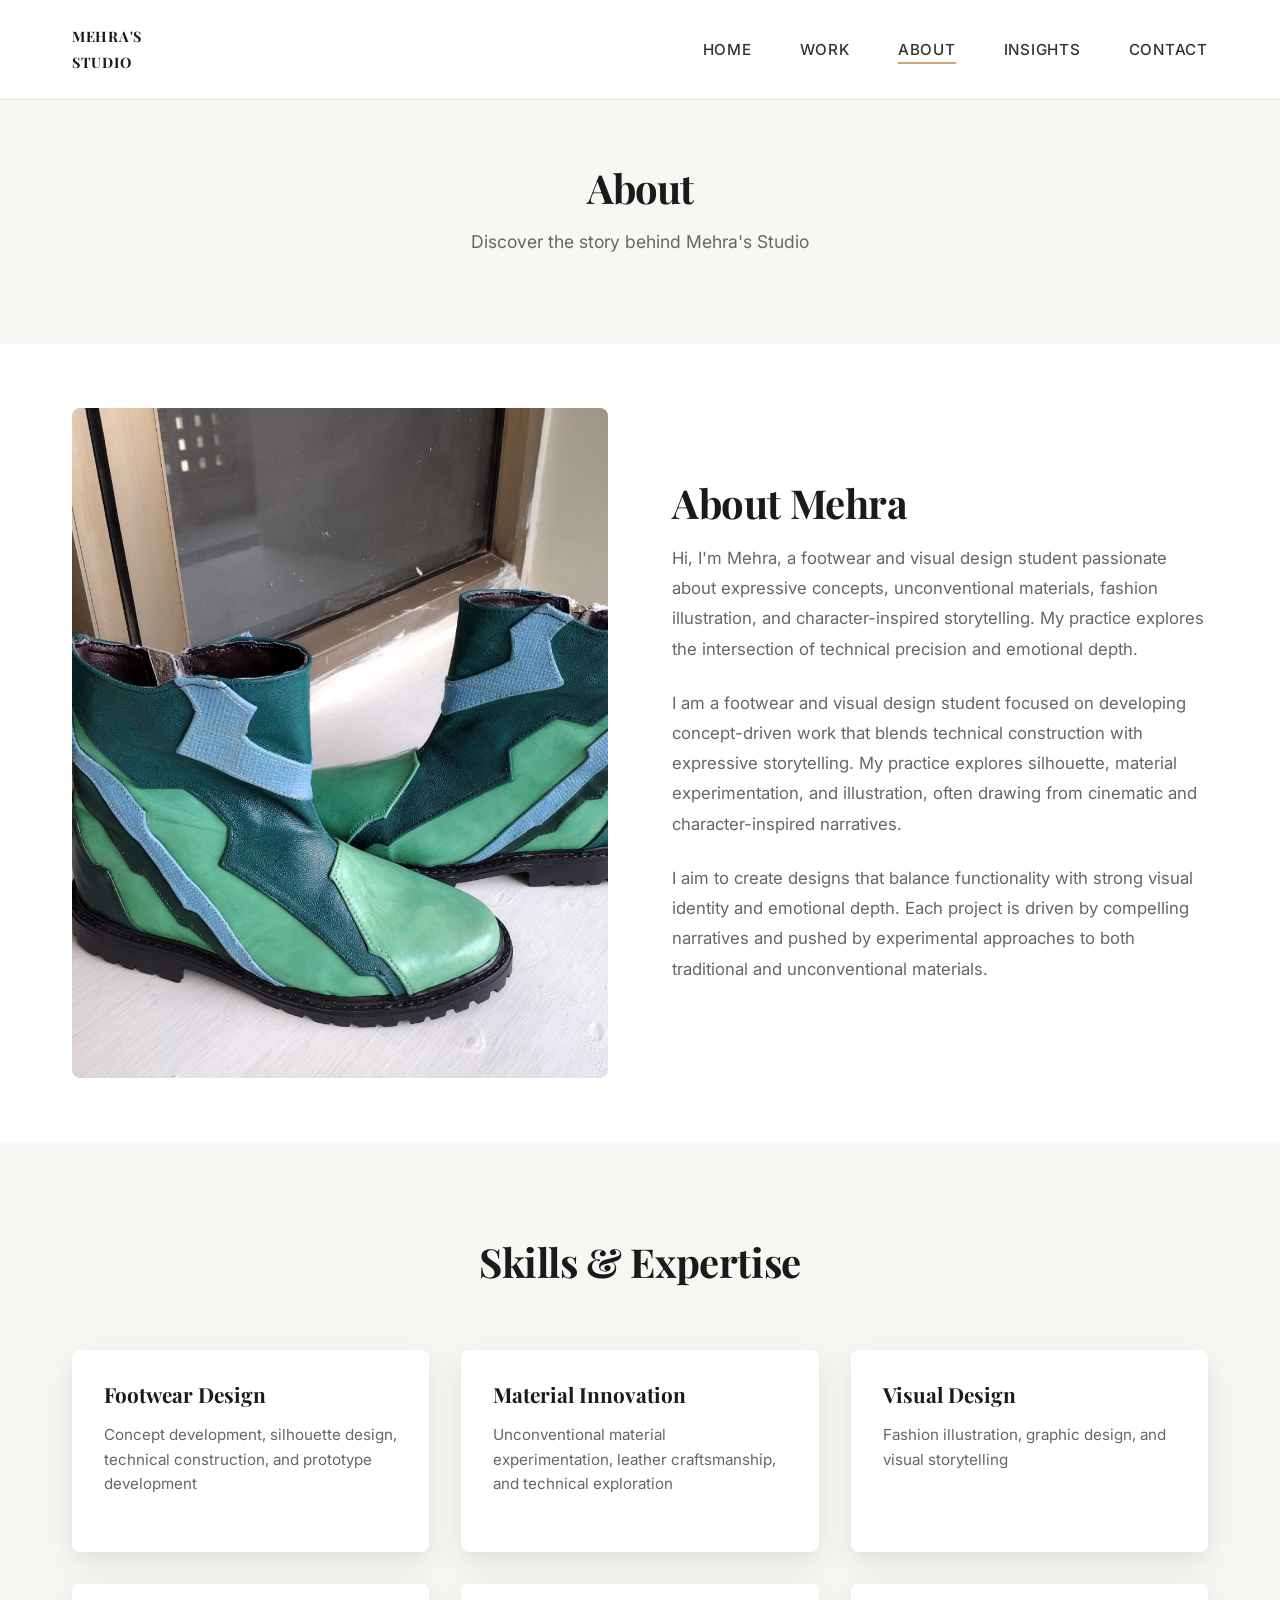
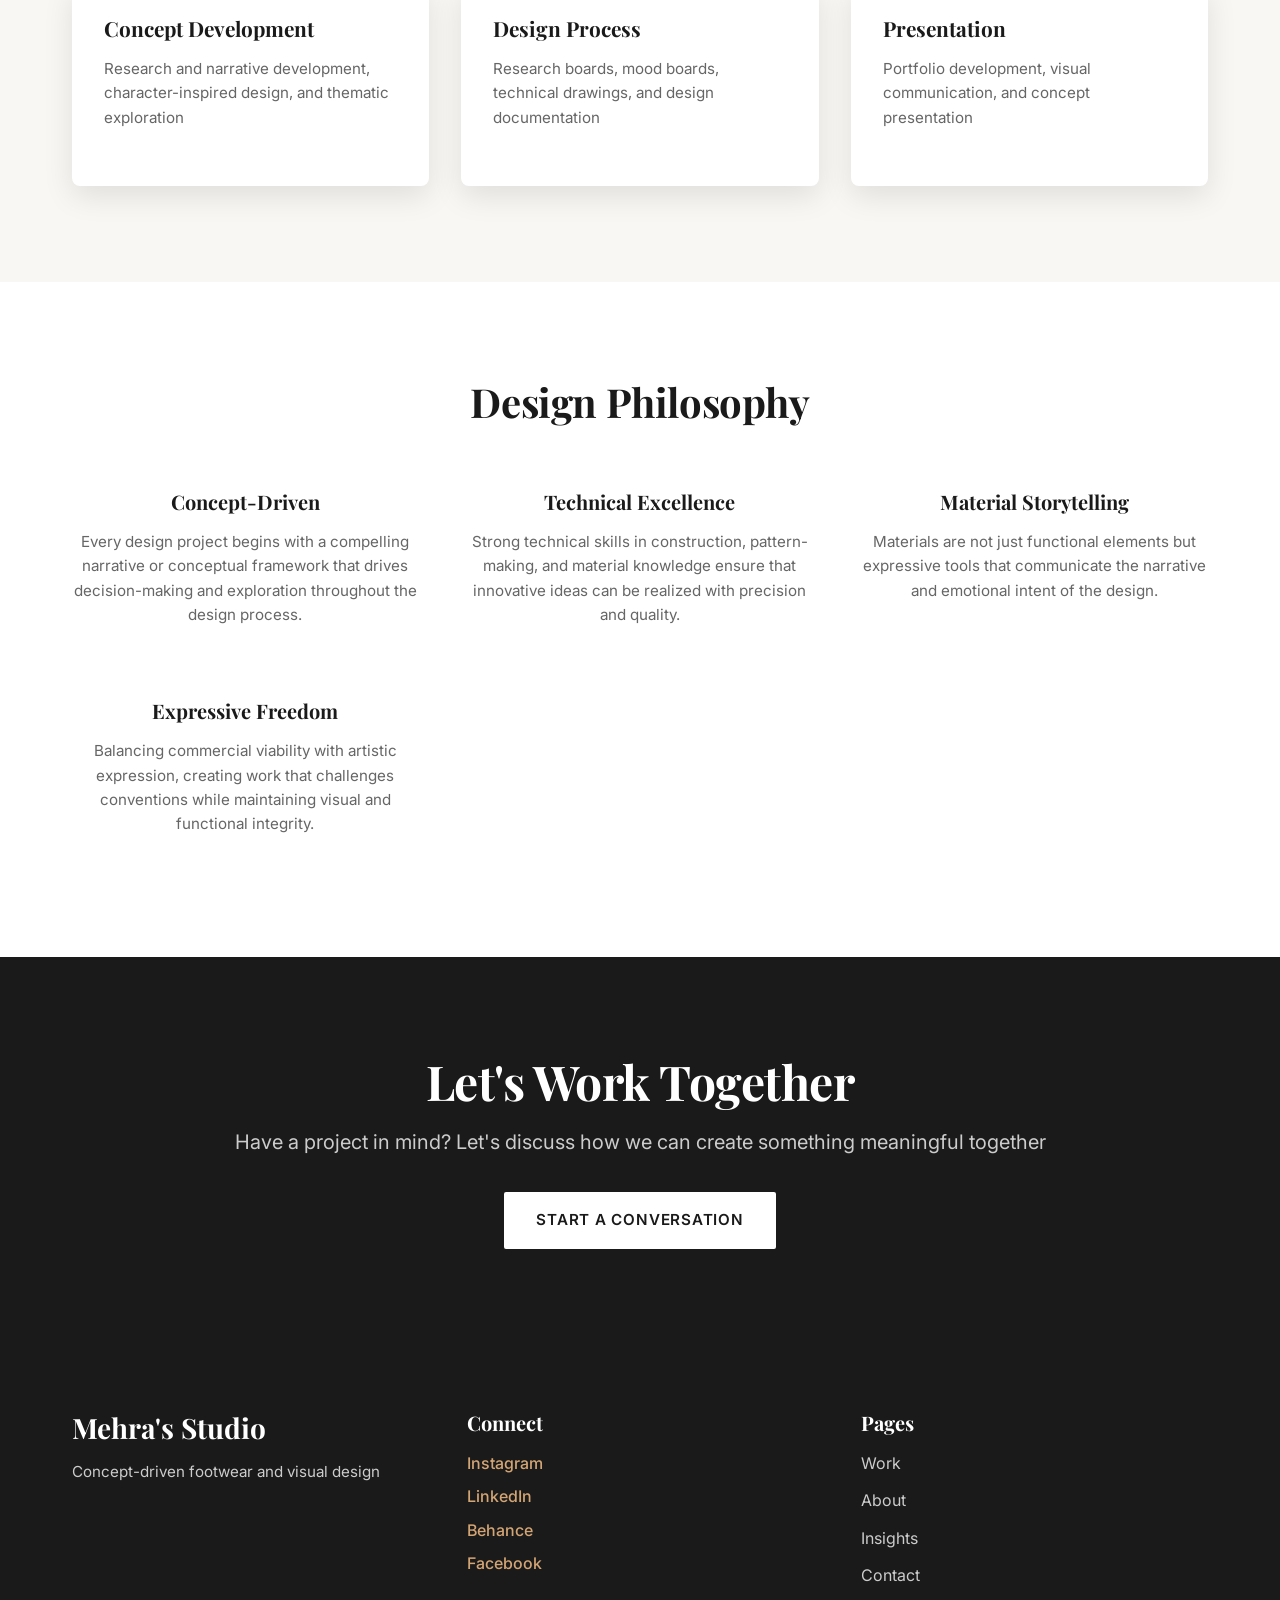
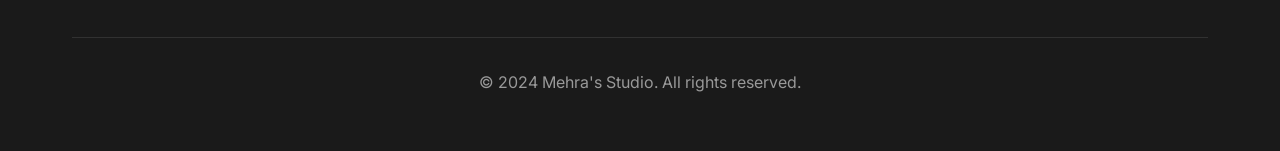
==== about.html @ b1fd5c35 "Add complete portfolio website with gallery, pages, and styling - Final version ready for deployment" ====
<!DOCTYPE html>
<html lang="en">
<head>
    <meta charset="UTF-8">
    <meta name="viewport" content="width=device-width, initial-scale=1.0">
    <meta name="description" content="About - Mehra's Studio">
    <title>About - Mehra's Studio</title>
    <link rel="stylesheet" href="assets/css/style.css">
    <link rel="preconnect" href="https://fonts.googleapis.com">
    <link rel="preconnect" href="https://fonts.gstatic.com" crossorigin>
    <link href="https://fonts.googleapis.com/css2?family=Playfair+Display:wght@700&family=Inter:wght@400;500;600&display=swap" rel="stylesheet">
</head>
<body>
    <!-- Navigation -->
    <nav class="navbar">
        <div class="container">
            <div class="nav-wrapper">
                <div class="logo">
                    <a href="index.html">
                        <span class="logo-text">MEHRA'S<br>STUDIO</span>
                    </a>
                </div>
                <ul class="nav-menu" id="navMenu">
                    <li><a href="index.html">Home</a></li>
                    <li><a href="portfolio.html">Work</a></li>
                    <li><a href="about.html" class="active">About</a></li>
                    <li><a href="blog.html">Insights</a></li>
                    <li><a href="contact.html">Contact</a></li>
                </ul>
                <div class="hamburger" id="hamburger">
                    <span></span>
                    <span></span>
                    <span></span>
                </div>
            </div>
        </div>
    </nav>

    <!-- Page Header -->
    <section class="page-header">
        <div class="container">
            <h1>About</h1>
            <p>Discover the story behind Mehra's Studio</p>
        </div>
    </section>

    <!-- About Content -->
    <section class="about-content">
        <div class="container">
            <div class="about-grid">
                <div class="about-left">
                    <div class="about-image">
                        <img src="assets/img/WhatsApp Image 2026-07-22 at 11.48.25 PM (1).jpeg" alt="Mehra's Portrait" loading="lazy">
                    </div>
                </div>
                <div class="about-right">
                    <h2>About Mehra</h2>
                    <p>
                        Hi, I'm Mehra, a footwear and visual design student passionate about expressive concepts, unconventional materials, fashion illustration, and character-inspired storytelling. My practice explores the intersection of technical precision and emotional depth.
                    </p>
                    <p>
                        I am a footwear and visual design student focused on developing concept-driven work that blends technical construction with expressive storytelling. My practice explores silhouette, material experimentation, and illustration, often drawing from cinematic and character-inspired narratives.
                    </p>
                    <p>
                        I aim to create designs that balance functionality with strong visual identity and emotional depth. Each project is driven by compelling narratives and pushed by experimental approaches to both traditional and unconventional materials.
                    </p>
                </div>
            </div>
        </div>
    </section>

    <!-- Skills & Expertise -->
    <section class="skills-section">
        <div class="container">
            <h2>Skills & Expertise</h2>
            <div class="skills-grid">
                <div class="skill-item">
                    <h3>Footwear Design</h3>
                    <p>Concept development, silhouette design, technical construction, and prototype development</p>
                </div>
                <div class="skill-item">
                    <h3>Material Innovation</h3>
                    <p>Unconventional material experimentation, leather craftsmanship, and technical exploration</p>
                </div>
                <div class="skill-item">
                    <h3>Visual Design</h3>
                    <p>Fashion illustration, graphic design, and visual storytelling</p>
                </div>
                <div class="skill-item">
                    <h3>Concept Development</h3>
                    <p>Research and narrative development, character-inspired design, and thematic exploration</p>
                </div>
                <div class="skill-item">
                    <h3>Design Process</h3>
                    <p>Research boards, mood boards, technical drawings, and design documentation</p>
                </div>
                <div class="skill-item">
                    <h3>Presentation</h3>
                    <p>Portfolio development, visual communication, and concept presentation</p>
                </div>
            </div>
        </div>
    </section>

    <!-- Design Philosophy -->
    <section class="philosophy-section">
        <div class="container">
            <h2>Design Philosophy</h2>
            <div class="philosophy-content">
                <div class="philosophy-item">
                    <h3>Concept-Driven</h3>
                    <p>Every design project begins with a compelling narrative or conceptual framework that drives decision-making and exploration throughout the design process.</p>
                </div>
                <div class="philosophy-item">
                    <h3>Technical Excellence</h3>
                    <p>Strong technical skills in construction, pattern-making, and material knowledge ensure that innovative ideas can be realized with precision and quality.</p>
                </div>
                <div class="philosophy-item">
                    <h3>Material Storytelling</h3>
                    <p>Materials are not just functional elements but expressive tools that communicate the narrative and emotional intent of the design.</p>
                </div>
                <div class="philosophy-item">
                    <h3>Expressive Freedom</h3>
                    <p>Balancing commercial viability with artistic expression, creating work that challenges conventions while maintaining visual and functional integrity.</p>
                </div>
            </div>
        </div>
    </section>

    <!-- CTA Section -->
    <section class="cta-section">
        <div class="container">
            <h2>Let's Work Together</h2>
            <p>Have a project in mind? Let's discuss how we can create something meaningful together</p>
            <a href="contact.html" class="btn btn-light">Start a Conversation</a>
        </div>
    </section>

    <!-- Footer -->
    <footer class="footer">
        <div class="container">
            <div class="footer-content">
                <div class="footer-section">
                    <h3>Mehra's Studio</h3>
                    <p>Concept-driven footwear and visual design</p>
                </div>
                <div class="footer-section">
                    <h4>Connect</h4>
                    <ul class="social-links">
                        <li><a href="https://www.instagram.com/mehrastudio21/" target="_blank">Instagram</a></li>
                        <li><a href="https://www.linkedin.com/in/mehra-irfan-867432422/" target="_blank">LinkedIn</a></li>
                        <li><a href="https://www.behance.net/mehrairfan" target="_blank">Behance</a></li>
                        <li><a href="https://www.facebook.com/mehra.irfan.14/" target="_blank">Facebook</a></li>
                    </ul>
                </div>
                <div class="footer-section">
                    <h4>Pages</h4>
                    <ul class="footer-links">
                        <li><a href="portfolio.html">Work</a></li>
                        <li><a href="about.html">About</a></li>
                        <li><a href="blog.html">Insights</a></li>
                        <li><a href="contact.html">Contact</a></li>
                    </ul>
                </div>
            </div>
            <div class="footer-bottom">
                <p>&copy; 2024 Mehra's Studio. All rights reserved.</p>
            </div>
        </div>
    </footer>

    <script src="assets/js/main.js"></script>
</body>
</html>
---- assets/css/style.css ----
/* ========================================
   CSS RESET & BASE STYLES
   ======================================== */

* {
    margin: 0;
    padding: 0;
    box-sizing: border-box;
}

:root {
    --primary-color: #1a1a1a;
    --secondary-color: #d4a574;
    --accent-color: #fff;
    --text-color: #333;
    --light-bg: #f9f7f4;
    --border-color: #e0e0e0;
    --shadow: 0 10px 30px rgba(0, 0, 0, 0.1);
    --shadow-lg: 0 20px 60px rgba(0, 0, 0, 0.15);
}

html {
    scroll-behavior: smooth;
}

body {
    font-family: 'Inter', sans-serif;
    color: var(--text-color);
    background-color: var(--accent-color);
    line-height: 1.6;
    overflow-x: hidden;
}

/* ========================================
   TYPOGRAPHY
   ======================================== */

h1, h2, h3, h4, h5, h6 {
    font-family: 'Playfair Display', serif;
    font-weight: 700;
    line-height: 1.2;
    margin-bottom: 1rem;
    color: var(--primary-color);
}

h1 {
    font-size: 3.5rem;
    letter-spacing: -0.02em;
}

h2 {
    font-size: 2.5rem;
    letter-spacing: -0.01em;
}

h3 {
    font-size: 1.75rem;
}

h4 {
    font-size: 1.25rem;
}

p {
    margin-bottom: 1.5rem;
    font-size: 1rem;
}

a {
    color: var(--text-color);
    text-decoration: none;
    transition: color 0.3s ease;
}

/* ========================================
   LAYOUT
   ======================================== */

.container {
    max-width: 1200px;
    margin: 0 auto;
    padding: 0 2rem;
}

/* ========================================
   NAVIGATION
   ======================================== */

.navbar {
    position: sticky;
    top: 0;
    z-index: 1000;
    background: var(--accent-color);
    border-bottom: 1px solid var(--border-color);
    padding: 1.5rem 0;
}

.nav-wrapper {
    display: flex;
    justify-content: space-between;
    align-items: center;
}

.logo {
    flex-shrink: 0;
}

.logo-text {
    font-family: 'Playfair Display', serif;
    font-size: 0.9rem;
    font-weight: 700;
    line-height: 1.2;
    text-transform: uppercase;
    letter-spacing: 0.05em;
    color: var(--primary-color);
}

.nav-menu {
    display: flex;
    list-style: none;
    gap: 3rem;
    align-items: center;
}

.nav-menu a {
    font-size: 0.95rem;
    font-weight: 500;
    text-transform: uppercase;
    letter-spacing: 0.05em;
    position: relative;
    color: var(--text-color);
}

.nav-menu a::after {
    content: '';
    position: absolute;
    bottom: -5px;
    left: 0;
    width: 0;
    height: 2px;
    background: var(--secondary-color);
    transition: width 0.3s ease;
}

.nav-menu a:hover::after,
.nav-menu a.active::after {
    width: 100%;
}

.hamburger {
    display: none;
    flex-direction: column;
    cursor: pointer;
}

.hamburger span {
    width: 25px;
    height: 3px;
    background: var(--primary-color);
    margin: 5px 0;
    border-radius: 2px;
    transition: 0.3s;
}

/* ========================================
   HERO SECTION
   ======================================== */

.hero {
    padding: 6rem 0;
    display: grid;
    align-items: center;
}

.hero .container {
    display: grid;
    grid-template-columns: 1fr 1fr;
    gap: 4rem;
    align-items: center;
}

.hero-content {
    z-index: 2;
}

.hero-title {
    font-size: 3.5rem;
    line-height: 1.1;
    margin-bottom: 1.5rem;
    color: var(--primary-color);
    font-weight: 700;
}

.hero-subtitle {
    font-size: 1.25rem;
    color: #666;
    margin-bottom: 2rem;
    max-width: 90%;
}

.hero-cta {
    display: flex;
    gap: 1.5rem;
    flex-wrap: wrap;
}

.hero-visual {
    position: relative;
}

.hero-placeholder,
.placeholder-dark {
    aspect-ratio: 1;
    background: linear-gradient(135deg, #1a1a1a 0%, #3a3a3a 100%);
    border-radius: 8px;
    display: flex;
    align-items: center;
    justify-content: center;
    color: #999;
    font-size: 1.1rem;
    font-weight: 600;
    text-align: center;
    padding: 2rem;
    box-shadow: var(--shadow-lg);
}

.hero-placeholder img,
.placeholder-dark img {
    width: 100%;
    height: 100%;
    object-fit: cover;
    border-radius: 8px;
}

/* Image styling for featured section */
.featured-image {
    width: 100%;
    height: 250px;
    margin-bottom: 1.5rem;
    overflow: hidden;
    border-radius: 8px;
}

.featured-image img {
    width: 100%;
    height: 100%;
    object-fit: cover;
    display: block;
}

/* Image styling for portfolio */
.portfolio-image {
    width: 100%;
    height: 250px;
    margin-bottom: 1.5rem;
    overflow: hidden;
    border-radius: 8px;
}

.portfolio-image img {
    width: 100%;
    height: 100%;
    object-fit: cover;
    display: block;
    transition: transform 0.3s ease;
}

.portfolio-item:hover .portfolio-image img {
    transform: scale(1.05);
}

/* Image styling for about section */
.about-image {
    aspect-ratio: 4/5;
    overflow: hidden;
    border-radius: 8px;
}

.about-image img {
    width: 100%;
    height: 100%;
    object-fit: cover;
    display: block;
}

.about-preview-image {
    aspect-ratio: 1;
    overflow: hidden;
    border-radius: 8px;
}

.about-preview-image img {
    width: 100%;
    height: 100%;
    object-fit: cover;
    display: block;
}

/* Image styling for blog */
.blog-image {
    width: 100%;
    height: 200px;
    margin-bottom: 1.5rem;
    overflow: hidden;
    border-radius: 8px;
}

.blog-image img {
    width: 100%;
    height: 100%;
    object-fit: cover;
    display: block;
    transition: transform 0.3s ease;
}

.blog-card:hover .blog-image img {
    transform: scale(1.05);
}

/* ========================================
   BUTTONS
   ======================================== */

.btn {
    display: inline-block;
    padding: 1rem 2rem;
    font-size: 0.95rem;
    font-weight: 600;
    text-transform: uppercase;
    letter-spacing: 0.05em;
    border: 2px solid;
    border-radius: 4px;
    cursor: pointer;
    transition: all 0.3s ease;
    text-align: center;
}

.btn-primary {
    background: var(--primary-color);
    color: var(--accent-color);
    border-color: var(--primary-color);
}

.btn-primary:hover {
    background: var(--secondary-color);
    border-color: var(--secondary-color);
    color: var(--primary-color);
}

.btn-secondary {
    background: transparent;
    color: var(--primary-color);
    border-color: var(--primary-color);
}

.btn-secondary:hover {
    background: var(--primary-color);
    color: var(--accent-color);
}

.btn-light {
    background: var(--accent-color);
    color: var(--primary-color);
    border-color: var(--primary-color);
}

.btn-light:hover {
    background: var(--secondary-color);
    border-color: var(--secondary-color);
}

/* ========================================
   FEATURED SECTION
   ======================================== */

.featured {
    padding: 6rem 0;
    background: var(--light-bg);
}

.featured h2 {
    text-align: center;
    margin-bottom: 4rem;
}

.featured-grid {
    display: grid;
    grid-template-columns: repeat(auto-fit, minmax(300px, 1fr));
    gap: 3rem;
}

.featured-item {
    background: var(--accent-color);
    border-radius: 8px;
    overflow: hidden;
    box-shadow: var(--shadow);
    transition: transform 0.3s ease, box-shadow 0.3s ease;
}

.featured-item:hover {
    transform: translateY(-5px);
    box-shadow: var(--shadow-lg);
}

.featured-item h3 {
    padding: 0 1.5rem;
    font-size: 1.5rem;
}

.featured-item p {
    padding: 0 1.5rem;
    color: #666;
    font-size: 0.95rem;
}

.link-arrow {
    display: inline-block;
    margin: 1.5rem;
    color: var(--secondary-color);
    font-weight: 600;
    font-size: 0.95rem;
    text-transform: uppercase;
    letter-spacing: 0.05em;
    transition: gap 0.3s ease;
}

.link-arrow:hover {
    color: var(--primary-color);
}

/* ========================================
   ABOUT PREVIEW
   ======================================== */

.about-preview {
    padding: 6rem 0;
}

.about-preview .container {
    display: grid;
    grid-template-columns: 1fr 1fr;
    gap: 4rem;
    align-items: center;
}

.about-preview-text h2 {
    margin-bottom: 1.5rem;
}

.about-preview-text p {
    color: #666;
    font-size: 1.05rem;
    margin-bottom: 2rem;
}

.about-preview-visual {
    aspect-ratio: 1;
}

/* ========================================
   CTA SECTION
   ======================================== */

.cta-section {
    padding: 6rem 0;
    background: var(--primary-color);
    color: var(--accent-color);
    text-align: center;
}

.cta-section h2 {
    color: var(--accent-color);
    margin-bottom: 1rem;
    font-size: 3rem;
}

.cta-section p {
    font-size: 1.25rem;
    margin-bottom: 2rem;
    color: #ccc;
}

/* ========================================
   PAGE HEADER
   ======================================== */

.page-header {
    padding: 4rem 0;
    background: var(--light-bg);
    text-align: center;
}

.page-header h1 {
    margin-bottom: 1rem;
    font-size: 2.5rem;
}

.page-header p {
    font-size: 1.1rem;
    color: #666;
}

/* ========================================
   PORTFOLIO SECTION
   ======================================== */

.portfolio-section {
    padding: 4rem 0;
}

.portfolio-filters {
    display: flex;
    justify-content: center;
    gap: 1rem;
    margin-bottom: 3rem;
    flex-wrap: wrap;
}

.filter-btn {
    padding: 0.75rem 1.5rem;
    background: transparent;
    border: 2px solid var(--border-color);
    border-radius: 4px;
    cursor: pointer;
    font-weight: 600;
    text-transform: uppercase;
    font-size: 0.85rem;
    letter-spacing: 0.05em;
    transition: all 0.3s ease;
}

.filter-btn:hover,
.filter-btn.active {
    background: var(--primary-color);
    color: var(--accent-color);
    border-color: var(--primary-color);
}

.portfolio-grid {
    display: grid;
    grid-template-columns: repeat(auto-fill, minmax(320px, 1fr));
    gap: 2rem;
}

.portfolio-item {
    background: var(--accent-color);
    border-radius: 8px;
    overflow: hidden;
    box-shadow: var(--shadow);
    transition: all 0.3s ease;
}

.portfolio-item:hover {
    transform: translateY(-8px);
    box-shadow: var(--shadow-lg);
}

.portfolio-info {
    padding: 1.5rem;
}

.portfolio-info h3 {
    font-size: 1.4rem;
    margin-bottom: 0.5rem;
}

.portfolio-category {
    display: inline-block;
    font-size: 0.85rem;
    color: var(--secondary-color);
    text-transform: uppercase;
    letter-spacing: 0.05em;
    font-weight: 600;
    margin-bottom: 1rem;
}

.portfolio-info p {
    color: #666;
    font-size: 0.95rem;
    margin-bottom: 1rem;
}

/* ========================================
   ABOUT PAGE
   ======================================== */

.about-content {
    padding: 4rem 0;
}

.about-grid {
    display: grid;
    grid-template-columns: 1fr 1fr;
    gap: 4rem;
    align-items: center;
}

.about-right p {
    color: #666;
    line-height: 1.8;
    margin-bottom: 1.5rem;
    font-size: 1.05rem;
}

.skills-section {
    padding: 6rem 0;
    background: var(--light-bg);
}

.skills-section h2 {
    text-align: center;
    margin-bottom: 4rem;
}

.skills-grid {
    display: grid;
    grid-template-columns: repeat(auto-fit, minmax(280px, 1fr));
    gap: 2rem;
}

.skill-item {
    background: var(--accent-color);
    padding: 2rem;
    border-radius: 8px;
    box-shadow: var(--shadow);
}

.skill-item h3 {
    margin-bottom: 1rem;
    font-size: 1.3rem;
}

.skill-item p {
    color: #666;
    font-size: 0.95rem;
}

.philosophy-section {
    padding: 6rem 0;
}

.philosophy-section h2 {
    text-align: center;
    margin-bottom: 4rem;
}

.philosophy-content {
    display: grid;
    grid-template-columns: repeat(auto-fit, minmax(250px, 1fr));
    gap: 3rem;
}

.philosophy-item {
    text-align: center;
}

.philosophy-item h3 {
    margin-bottom: 1rem;
    font-size: 1.25rem;
}

.philosophy-item p {
    color: #666;
    font-size: 0.95rem;
}

/* ========================================
   BLOG SECTION
   ======================================== */

.blog-section {
    padding: 4rem 0;
}

.blog-grid {
    display: grid;
    grid-template-columns: repeat(auto-fill, minmax(320px, 1fr));
    gap: 2rem;
}

.blog-card {
    background: var(--accent-color);
    border-radius: 8px;
    overflow: hidden;
    box-shadow: var(--shadow);
    transition: all 0.3s ease;
    display: flex;
    flex-direction: column;
}

.blog-card:hover {
    transform: translateY(-8px);
    box-shadow: var(--shadow-lg);
}

.blog-content {
    padding: 1.5rem;
    flex-grow: 1;
    display: flex;
    flex-direction: column;
}

.blog-meta {
    display: flex;
    justify-content: space-between;
    align-items: center;
    margin-bottom: 1rem;
    font-size: 0.85rem;
}

.blog-date {
    color: #999;
}

.blog-category {
    background: var(--light-bg);
    padding: 0.25rem 0.75rem;
    border-radius: 4px;
    color: var(--primary-color);
    font-weight: 600;
    text-transform: uppercase;
    letter-spacing: 0.03em;
}

.blog-card h3 {
    font-size: 1.3rem;
    margin-bottom: 1rem;
    flex-grow: 1;
}

.blog-card p {
    color: #666;
    font-size: 0.95rem;
    margin-bottom: 1.5rem;
}

.newsletter-section {
    padding: 6rem 0;
    background: var(--light-bg);
    text-align: center;
}

.newsletter-section h2 {
    margin-bottom: 1rem;
}

.newsletter-section p {
    margin-bottom: 2rem;
    color: #666;
    font-size: 1.05rem;
}

.newsletter-form {
    display: flex;
    justify-content: center;
    gap: 1rem;
    flex-wrap: wrap;
}

.newsletter-form input {
    padding: 1rem 1.5rem;
    border: 2px solid var(--border-color);
    border-radius: 4px;
    font-family: 'Inter', sans-serif;
    font-size: 1rem;
    min-width: 250px;
}

.newsletter-form input:focus {
    outline: none;
    border-color: var(--primary-color);
}

/* ========================================
   CONTACT SECTION
   ======================================== */

.contact-section {
    padding: 4rem 0;
}

.contact-grid {
    display: grid;
    grid-template-columns: 1fr 1fr;
    gap: 4rem;
    align-items: start;
}

.contact-form {
    display: flex;
    flex-direction: column;
    gap: 1.5rem;
}

.form-group {
    display: flex;
    flex-direction: column;
}

.form-group label {
    font-weight: 600;
    margin-bottom: 0.5rem;
    text-transform: uppercase;
    letter-spacing: 0.05em;
    font-size: 0.85rem;
}

.form-group input,
.form-group textarea {
    padding: 1rem;
    border: 2px solid var(--border-color);
    border-radius: 4px;
    font-family: 'Inter', sans-serif;
    font-size: 1rem;
    background: var(--accent-color);
    transition: border-color 0.3s ease;
}

.form-group input:focus,
.form-group textarea:focus {
    outline: none;
    border-color: var(--primary-color);
}

.contact-info h2 {
    margin-bottom: 1.5rem;
}

.contact-info > p {
    color: #666;
    font-size: 1.05rem;
    margin-bottom: 2rem;
}

.contact-details {
    margin-bottom: 2rem;
}

.contact-item {
    margin-bottom: 2rem;
}

.contact-item h3 {
    font-size: 1.1rem;
    margin-bottom: 0.5rem;
}

.contact-item p,
.social-links {
    color: #666;
}

.social-links {
    list-style: none;
    display: flex;
    flex-direction: column;
    gap: 0.5rem;
}

.social-links a {
    color: var(--secondary-color);
    font-weight: 500;
    transition: color 0.3s ease;
}

.social-links a:hover {
    color: var(--primary-color);
}

.response-time p {
    color: #666;
}

/* ========================================
   FOOTER
   ======================================== */

.footer {
    background: var(--primary-color);
    color: var(--accent-color);
    padding: 4rem 0 2rem;
}

.footer-content {
    display: grid;
    grid-template-columns: repeat(auto-fit, minmax(250px, 1fr));
    gap: 3rem;
    margin-bottom: 3rem;
}

.footer-section h3,
.footer-section h4 {
    color: var(--accent-color);
    margin-bottom: 1rem;
}

.footer-section p {
    color: #ccc;
    font-size: 0.95rem;
}

.footer-links {
    list-style: none;
    display: flex;
    flex-direction: column;
    gap: 0.75rem;
}

.footer-links a {
    color: #ccc;
    transition: color 0.3s ease;
}

.footer-links a:hover {
    color: var(--secondary-color);
}

.footer-bottom {
    border-top: 1px solid rgba(255, 255, 255, 0.1);
    padding-top: 2rem;
    text-align: center;
    color: #999;
    font-size: 0.9rem;
}

/* ========================================
   RESPONSIVE DESIGN
   ======================================== */

@media (max-width: 768px) {
    h1 {
        font-size: 2.5rem;
    }

    h2 {
        font-size: 2rem;
    }

    .container {
        padding: 0 1.5rem;
    }

    .nav-menu {
        display: none;
    }

    .hamburger {
        display: flex;
    }

    .hamburger.active span:nth-child(1) {
        transform: rotate(45deg) translate(10px, 10px);
    }

    .hamburger.active span:nth-child(2) {
        opacity: 0;
    }

    .hamburger.active span:nth-child(3) {
        transform: rotate(-45deg) translate(7px, -7px);
    }

    .nav-menu.active {
        display: flex;
        flex-direction: column;
        position: absolute;
        top: 60px;
        left: 0;
        right: 0;
        background: var(--accent-color);
        padding: 2rem;
        gap: 1.5rem;
        border-bottom: 1px solid var(--border-color);
    }

    .hero .container {
        grid-template-columns: 1fr;
        gap: 2rem;
    }

    .hero-title {
        font-size: 2.5rem;
    }

    .about-grid,
    .contact-grid,
    .about-preview .container {
        grid-template-columns: 1fr;
    }

    .hero-cta {
        flex-direction: column;
    }

    .btn {
        width: 100%;
    }

    .portfolio-filters {
        gap: 0.5rem;
    }

    .filter-btn {
        padding: 0.5rem 1rem;
        font-size: 0.75rem;
    }

    .portfolio-grid {
        grid-template-columns: 1fr;
    }

    .blog-grid {
        grid-template-columns: 1fr;
    }

    .newsletter-form {
        flex-direction: column;
    }

    .newsletter-form input {
        min-width: 100%;
    }

    .footer-content {
        grid-template-columns: 1fr;
    }
}

@media (max-width: 480px) {
    h1 {
        font-size: 2rem;
    }

    h2 {
        font-size: 1.5rem;
    }

    .hero-subtitle {
        font-size: 1rem;
    }

    .featured-grid {
        grid-template-columns: 1fr;
    }

    .skills-grid {
        grid-template-columns: 1fr;
    }

    .philosophy-content {
        grid-template-columns: 1fr;
    }
}
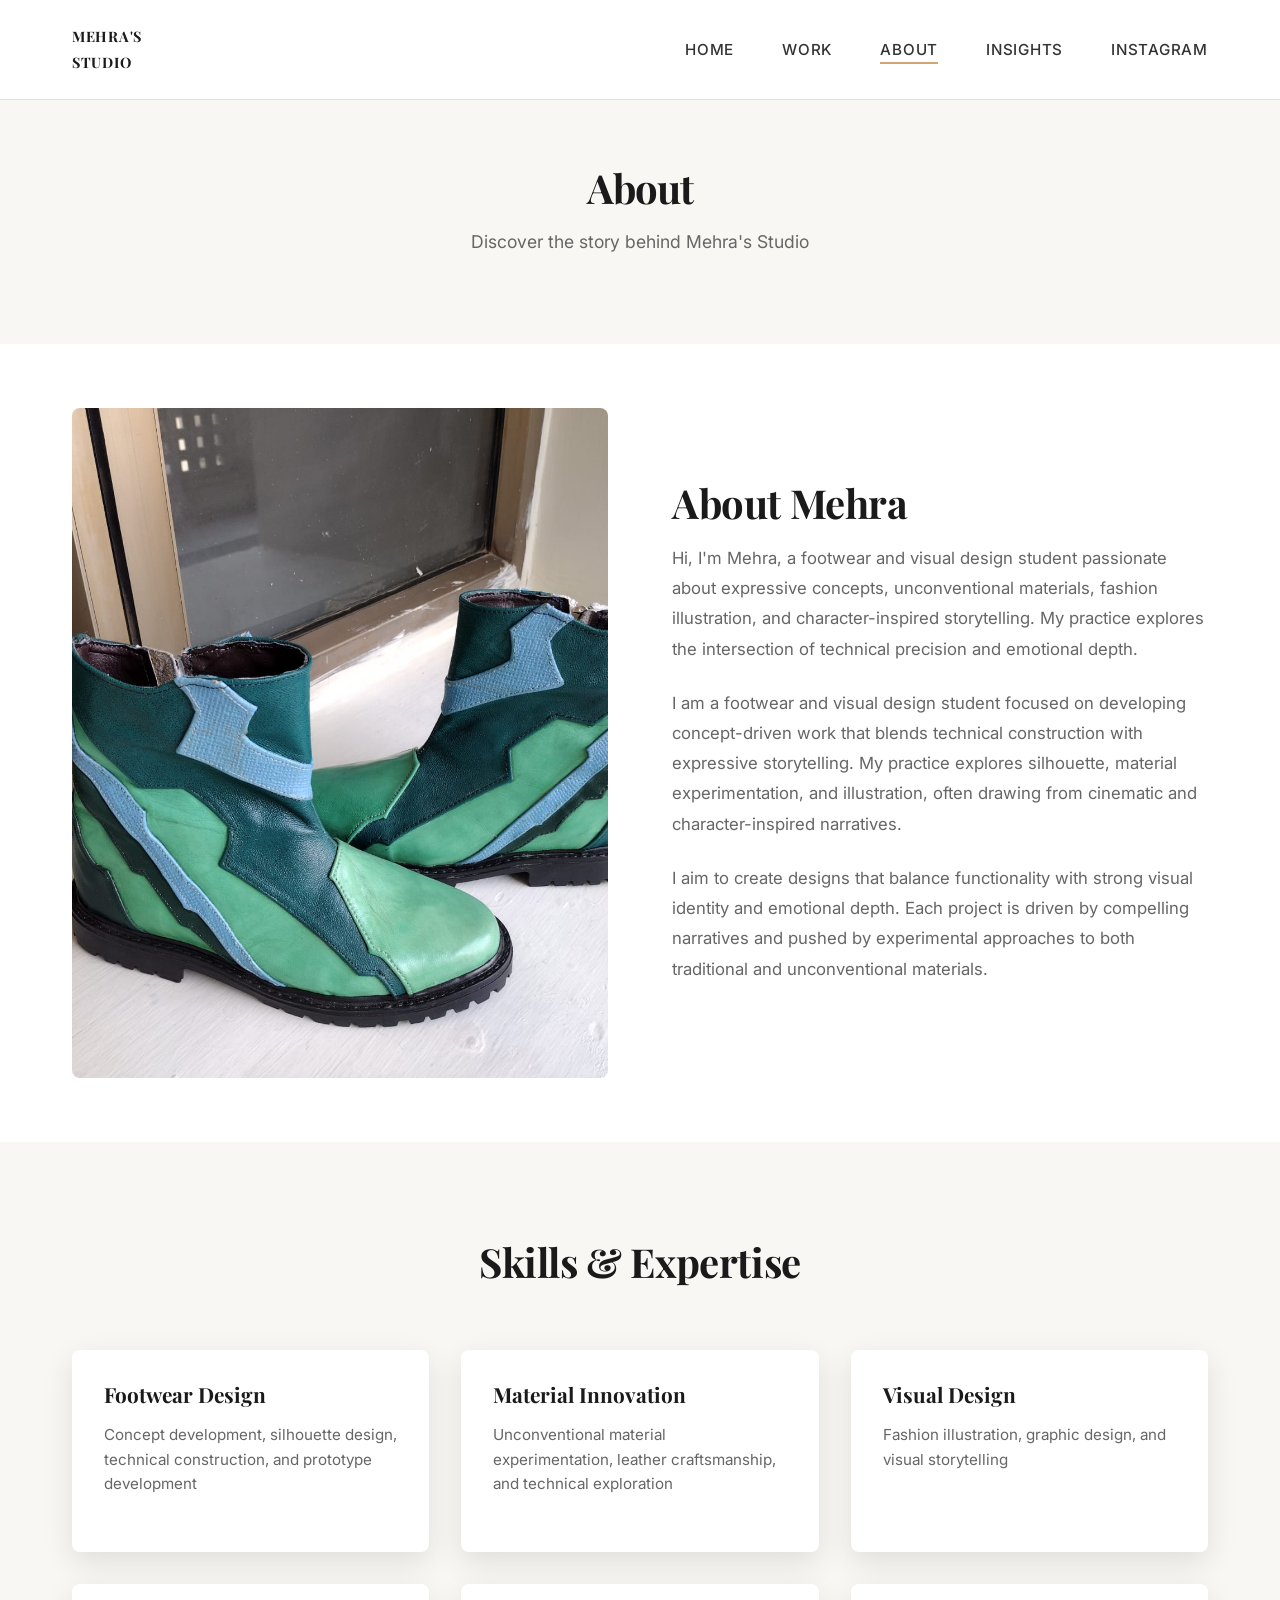
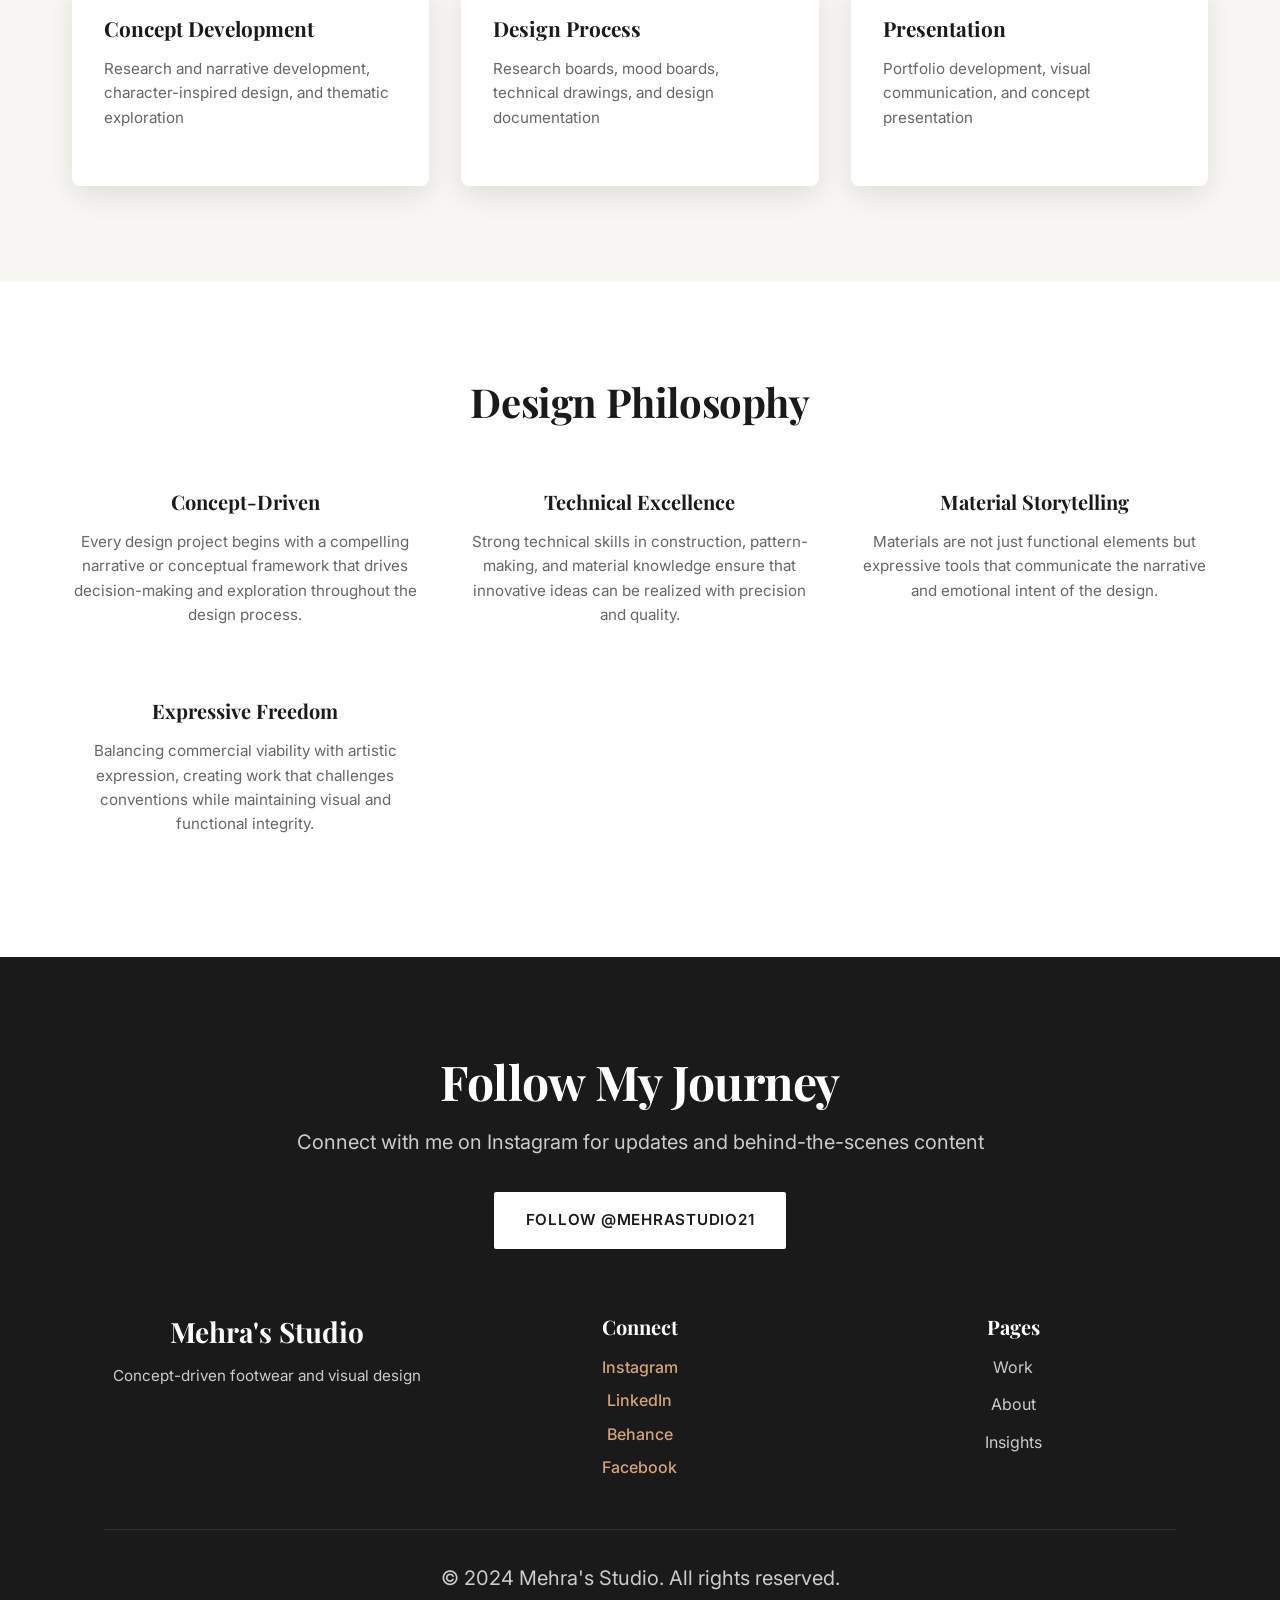
==== commit 6102108c: "contact changed." ====
--- a/about.html
+++ b/about.html
@@ -25,7 +25,7 @@
                     <li><a href="portfolio.html">Work</a></li>
                     <li><a href="about.html" class="active">About</a></li>
                     <li><a href="blog.html">Insights</a></li>
-                    <li><a href="contact.html">Contact</a></li>
+                    <li><a href="https://www.instagram.com/mehrastudio21/" target="_blank">Instagram</a></li>
                 </ul>
                 <div class="hamburger" id="hamburger">
                     <span></span>
@@ -130,12 +130,9 @@
     <!-- CTA Section -->
     <section class="cta-section">
         <div class="container">
-            <h2>Let's Work Together</h2>
-            <p>Have a project in mind? Let's discuss how we can create something meaningful together</p>
-            <a href="contact.html" class="btn btn-light">Start a Conversation</a>
-        </div>
-    </section>
-
+                        <h2>Follow My Journey</h2>
+                        <p>Connect with me on Instagram for updates and behind-the-scenes content</p>
+                        <a href="https://www.instagram.com/mehrastudio21/" target="_blank" class="btn btn-light">Follow @mehrastudio21</a>
     <!-- Footer -->
     <footer class="footer">
         <div class="container">
@@ -159,7 +156,6 @@
                         <li><a href="portfolio.html">Work</a></li>
                         <li><a href="about.html">About</a></li>
                         <li><a href="blog.html">Insights</a></li>
-                        <li><a href="contact.html">Contact</a></li>
                     </ul>
                 </div>
             </div>
